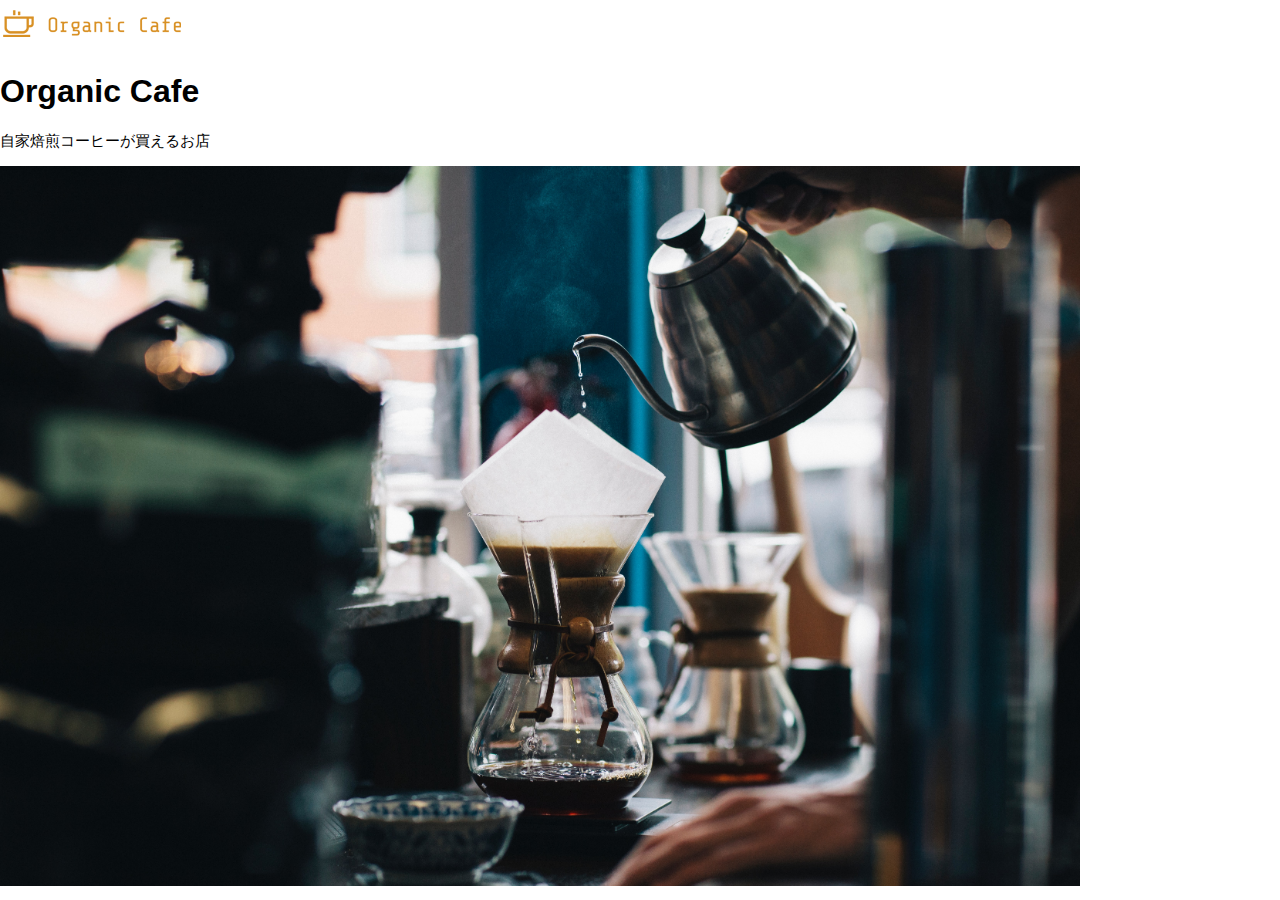
==== html-css-kadai_013/index.html @ 93d9bbab "Add files via upload" ====
<!DOCTYPE html>
<html>
  <head>
    <title>Organic Cafe</title>
    <meta charset="UTF-8" />
    <meta
      name="description"
      content="自家焙煎のコーヒーがお家で楽しめるOrganic Cafe"
    />
    <meta name="viewport" content="width=device-width, initial-scale=1.0" />
    <link rel="stylesheet" href="style.css" />
  </head>
  <body>
    <!-- ヘッダー -->
    <header>
      <!-- ロゴ -->
      <a href="index.html" id="logo"
        ><img src="images/logo.png" alt="トップページに戻る"
      /></a>

      <!-- PC用ナビゲーション -->
      <nav id="nav-pc">
        <a href="index.html#concept">CONCEPT</a>
        <a href="index.html#product">PRODUCT</a>
        <a href="index.html#contact">CONTACT</a>
      </nav>
           <!-- スマホ用メニューボタン -->
     <img id="menu-sp" src="images/button-menu.png" alt="ナビゲーションを開く" onclick="document.getElementById('nav-sp').style.display = 'block'">
       
     <!-- スマホ用ナビゲーション -->
       <nav id="nav-sp">
        <img id="close" src="images/button-close.png" alt="ナビゲーションを閉じる" onclick="document.getElementById('nav-sp').style.display = 'none'">
        <a id="logo-sp" href="index.html" onclick="document.getElementById('nav-sp').style.display = 'none'"><img
            src="images/logo-sp.png" alt="トップページに戻る"></a>
        <a class="menu" href="index.html#concept" onclick="document.getElementById('nav-sp').style.display = 'none'">CONCEPT</a>
        <a class="menu" href="index.html#product" onclick="document.getElementById('nav-sp').style.display = 'none'">PRODUCT</a>
        <a class="menu" href="index.html#contact" onclick="document.getElementById('nav-sp').style.display = 'none'">CONTACT</a>
      </nav>
    </header>
    <main>
      <article>
        <!-- メインビジュアル -->
        <section id="main-visual">
          <div id="main-message">
            <h1>Organic Cafe</h1>
            <p>自家焙煎コーヒーが買えるお店</p>
          </div>
          <img
            src="images/main-image.jpg"
            alt="コーヒーをハンドドリップで淹れる画像"
          />
        </section>
      </article>
    </main>
  </body>
</html>
---- html-css-kadai_013/style.css ----
/* PC、スマホ共通スタイル */
body {
  font-family: "Source Sans Pro", "Hiragino Kaku Gothic ProN", Meiryo, Arial,
    sans-serif;
}

p {
  font-size: 15px;
}

#main-visual>img {
  width: 100%;
}

/*================
PC用のスタイル 
=================*/
@media screen and (min-width: 768px) {
  /* 横幅設定 */
  body {
    max-width: 1080px;
    min-width: 960px;
    margin: 0 auto 0 auto;
  }

  /* SP用ナビゲーション非表示 */
#menu-sp {
  display: none;
}
#nav-sp {
  display: none;
}

  /* ヘッダー */
  header {
    display: flex;
    justify-content: space-between;
  }

  /* ナビゲーションのレイアウト */
  #nav-pc {
    text-align: right;
    font-size: 14px;
    padding-top: 15px;
  }

  /* ナビゲーションのリンクの装飾設定 */
  #nav-pc>a {
    text-decoration: none;
    margin-left: 20px;
  }

  #nav-pc>a:link {
    color: #0d0d0d;
  }

  #nav-pc>a:visited {
    color: #0d0d0d;
  }

  #nav-pc>a:hover {
    color: #0d0d0d;
    text-decoration: underline;
  }

  #nav-pc>a:active {
    color: #0d0d0d;
  }
}
@media screen and (max-width: 767px) {
  /* スマートフォン用のスタイルを指定する */
}
body {
  min-width: 375px;
  margin: 0;
}

/* PC用ナビゲーション非表示 */
#nav-pc {
  display: none;
}

/* ハンバーガーメニュー */
#menu-sp {
  float: right;
  padding: 0;
}

#nav-sp {
  background-color: #ce933e;
  position: absolute;
  left: 0;
  top: 0;
  height: 100%;
  width: 100%;
  display: none;
  z-index: 100;
}
#close {
  position: absolute;
  top: 20px;
  right: 20px;
}

/* ナビゲーションメニュー用ロゴ */
#logo-sp {
  margin: 80px 0 30px 20px;
}

#nav-sp > a {
  display: block;
}
#nav-sp > a:link {
  color: #ffffff;
}
#nav-sp > a:visited {
  color: #ffffff;
}
#nav-sp > a:hover {
  color: #ffffff;
  text-decoration: underline;
}
#nav-sp > a:active {
  color: #ffffff;
}
#nav-sp > .menu {
  text-decoration: none;
  display: block;
  margin: 0 20px 0 20px;
  height: 44px;
  font-size: 16px;
  background-image: url("images/arrow.png");
  background-repeat: no-repeat;
  background-position: right top;
}
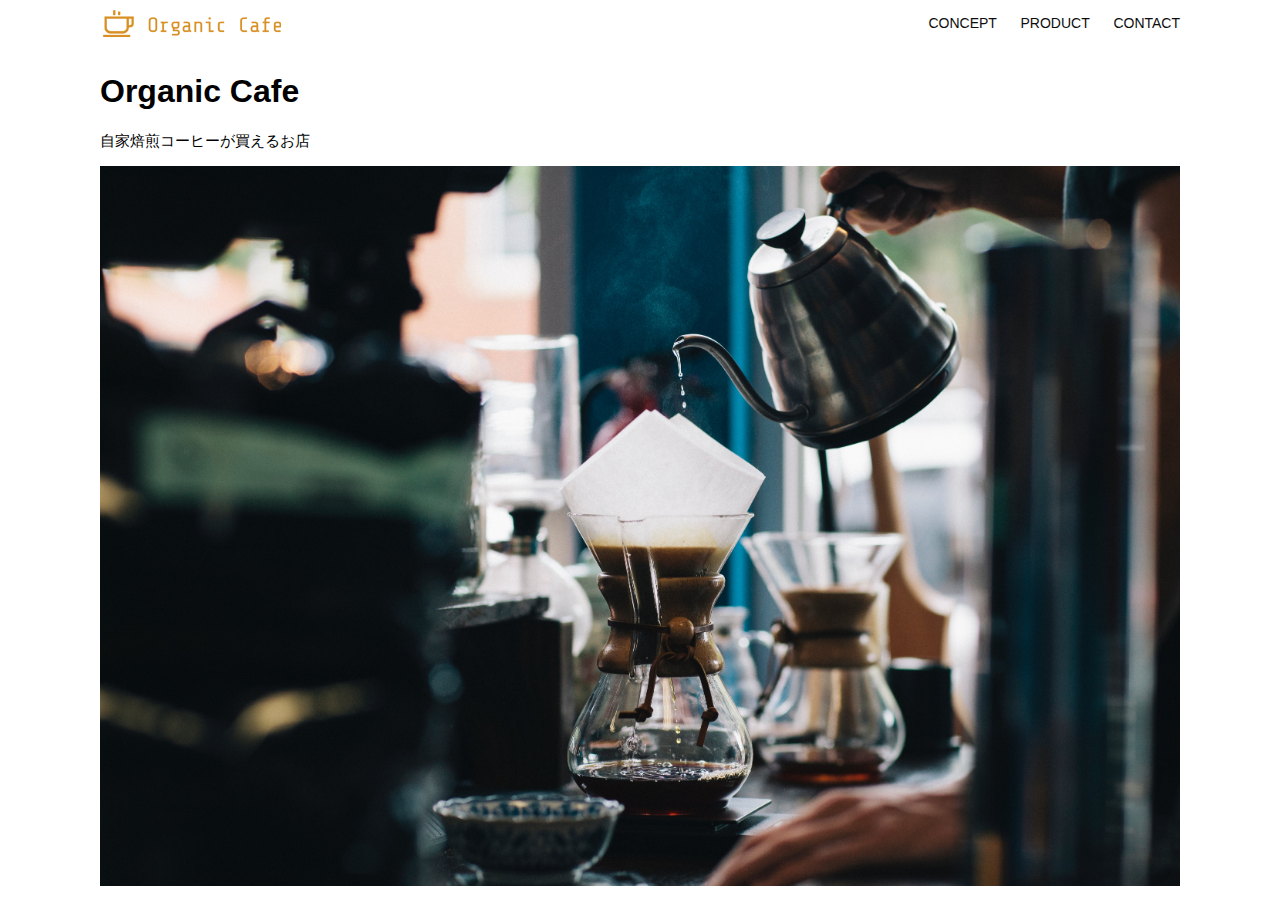
==== commit 363b3a9d: "Add files via upload" ====
--- a/html-css-kadai_013/index.html
+++ b/html-css-kadai_013/index.html
@@ -2,13 +2,10 @@
 <html>
   <head>
     <title>Organic Cafe</title>
-    <meta charset="UTF-8" />
-    <meta
-      name="description"
-      content="自家焙煎のコーヒーがお家で楽しめるOrganic Cafe"
-    />
-    <meta name="viewport" content="width=device-width, initial-scale=1.0" />
-    <link rel="stylesheet" href="style.css" />
+    <meta charset="UTF-8">
+    <meta name="description" content="自家焙煎のコーヒーがお家で楽しめるOrganic Cafe">
+    <meta name="viewport" content="width=device-width, initial-scale=1.0">
+    <link rel="stylesheet" href="style.css">
   </head>
   <body>
     <!-- ヘッダー -->
@@ -17,13 +14,14 @@
       <a href="index.html" id="logo"
         ><img src="images/logo.png" alt="トップページに戻る"
       /></a>
-
-      <!-- PC用ナビゲーション -->
-      <nav id="nav-pc">
+      
+       <!-- PC用ナビゲーション -->
+       <nav id="nav-pc">
         <a href="index.html#concept">CONCEPT</a>
         <a href="index.html#product">PRODUCT</a>
         <a href="index.html#contact">CONTACT</a>
       </nav>
+
            <!-- スマホ用メニューボタン -->
      <img id="menu-sp" src="images/button-menu.png" alt="ナビゲーションを開く" onclick="document.getElementById('nav-sp').style.display = 'block'">
        
--- a/html-css-kadai_013/style.css
+++ b/html-css-kadai_013/style.css
@@ -24,12 +24,12 @@
   }
 
   /* SP用ナビゲーション非表示 */
-#menu-sp {
-  display: none;
-}
-#nav-sp {
-  display: none;
-}
+  #menu-sp {
+    display: none;
+  }
+  #nav-sp {
+    display: none;
+  }
 
   /* ヘッダー */
   header {
@@ -67,24 +67,28 @@
     color: #0d0d0d;
   }
 }
+
 @media screen and (max-width: 767px) {
   /* スマートフォン用のスタイルを指定する */
-}
+
+
 body {
   min-width: 375px;
   margin: 0;
 }
 
-/* PC用ナビゲーション非表示 */
-#nav-pc {
-  display: none;
-}
+   /* PC用ナビゲーション非表示 */
+   #nav-pc {
+    display: none;
+  }
 
 /* ハンバーガーメニュー */
 #menu-sp {
   float: right;
   padding: 0;
 }
+
+
 
 #nav-sp {
   background-color: #ce933e;
@@ -133,4 +137,4 @@
   background-repeat: no-repeat;
   background-position: right top;
 }
-
+}